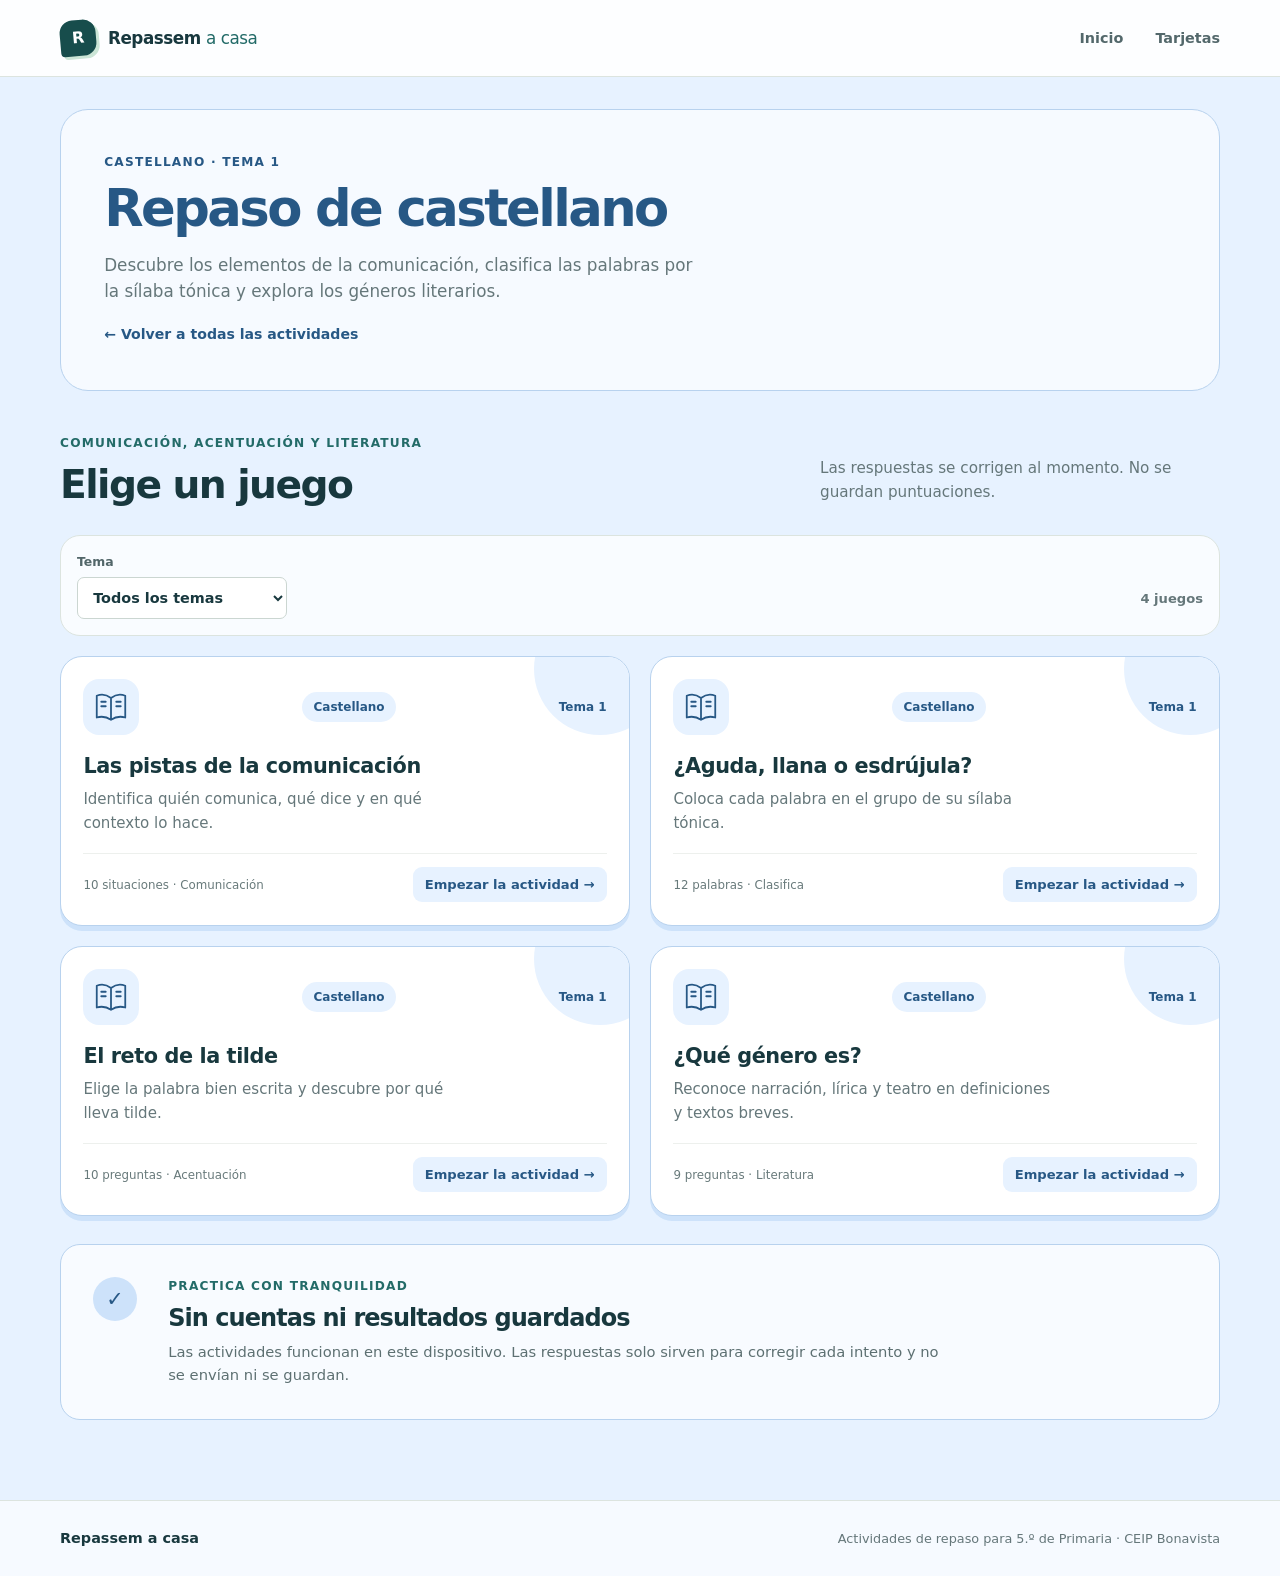
==== castella.html @ e91d6331 "Primera versión de la web" ====
<!doctype html>
<html lang="es">
  <head>
    <meta charset="utf-8">
    <meta name="viewport" content="width=device-width, initial-scale=1">
    <meta name="theme-color" content="#e7f2ff">
    <meta name="description" content="Juegos del tema 1 de Castellano: comunicación, acentuación y géneros literarios.">
    <title>Repaso de castellano · Repassem a casa</title>
    <link rel="stylesheet" href="./styles.css">
    <script type="module" src="./app.js"></script>
  </head>
  <body data-page="castella">
    <a class="skip-link" href="#contingut">Ir al contenido</a>
    <header class="site-header">
      <div class="header-inner">
        <a class="brand" href="./index.html#inici" aria-label="Repassem a casa, inicio">
          <span class="brand-mark" aria-hidden="true">R</span>
          <span class="brand-name">Repassem <span>a casa</span></span>
        </a>
        <nav class="main-nav" aria-label="Navegación principal">
          <a href="./index.html#activitats">Inicio</a>
          <a href="./index.html#targetes">Tarjetas</a>
        </nav>
      </div>
    </header>

    <main id="contingut">
      <section class="science-page-hero" aria-labelledby="castella-title">
        <p class="eyebrow">Castellano <span aria-hidden="true">·</span> Tema 1</p>
        <h1 id="castella-title">Repaso de castellano</h1>
        <p>Descubre los elementos de la comunicación, clasifica las palabras por la sílaba tónica y explora los géneros literarios.</p>
        <a class="back-link" href="./index.html#activitats">← Volver a todas las actividades</a>
      </section>

      <section class="section-block science-games" aria-labelledby="games-title">
        <div class="section-heading">
          <div>
            <p class="eyebrow">Comunicación, acentuación y literatura</p>
            <h2 id="games-title">Elige un juego</h2>
          </div>
          <p class="section-description">Las respuestas se corrigen al momento. No se guardan puntuaciones.</p>
        </div>
        <div class="filters activity-filters">
          <label for="game-topic-filter">Tema
            <select id="game-topic-filter" aria-label="Filtrar juegos por tema">
              <option value="all">Todos los temas</option>
            </select>
          </label>
          <p class="filter-count" id="game-filter-count" role="status"></p>
        </div>
        <div class="activity-grid" id="activity-grid" aria-live="polite"></div>
      </section>

      <section class="privacy-band science-privacy" aria-labelledby="castella-privacy-title">
        <div class="privacy-symbol" aria-hidden="true">✓</div>
        <div>
          <p class="eyebrow">Practica con tranquilidad</p>
          <h2 id="castella-privacy-title">Sin cuentas ni resultados guardados</h2>
          <p>Las actividades funcionan en este dispositivo. Las respuestas solo sirven para corregir cada intento y no se envían ni se guardan.</p>
        </div>
      </section>
    </main>

    <footer class="site-footer">
      <a class="footer-brand" href="./index.html#inici">Repassem a casa</a>
      <p>Actividades de repaso para 5.º de Primaria · CEIP Bonavista</p>
    </footer>

    <dialog class="activity-dialog" id="activity-dialog" aria-labelledby="dialog-title">
      <div class="dialog-topbar">
        <div>
          <p class="eyebrow" id="dialog-subject"></p>
          <h2 id="dialog-title"></h2>
        </div>
        <button class="icon-button" id="close-dialog" type="button" aria-label="Cerrar la actividad">×</button>
      </div>
      <div class="dialog-content" id="dialog-content"></div>
    </dialog>
  </body>
</html>
---- styles.css ----
:root {
  color-scheme: light;
  --ink: #18383e;
  --muted: #65777a;
  --teal: #236b68;
  --teal-dark: #174d4c;
  --teal-pale: #e6f0ed;
  --sand: #f4f4f0;
  --line: #dce4df;
  --gold: #d6ad55;
  --white: #fff;
  --shadow: 0 18px 48px rgba(20, 52, 56, .08);
  font-family: Inter, ui-sans-serif, system-ui, -apple-system, BlinkMacSystemFont, "Segoe UI", sans-serif;
}

* { box-sizing: border-box; }
html { scroll-behavior: smooth; }
body { margin: 0; color: var(--ink); background: #fff; line-height: 1.55; }
button, input, select { font: inherit; }
button, a, select { -webkit-tap-highlight-color: transparent; }
a { color: inherit; }
:focus-visible { outline: 3px solid #b88d31; outline-offset: 3px; }

.skip-link { position: absolute; left: 1rem; top: -5rem; z-index: 10; padding: .7rem 1rem; background: var(--white); border-radius: .5rem; }
.skip-link:focus { top: 1rem; }
.site-header { background: var(--white); border-bottom: 1px solid var(--line); }
.header-inner { width: min(1160px, calc(100% - 3rem)); margin: 0 auto; min-height: 76px; display: flex; align-items: center; justify-content: space-between; gap: 2rem; }
.brand { display: inline-flex; align-items: center; gap: .75rem; text-decoration: none; font-weight: 750; letter-spacing: -.03em; }
.brand-mark { display: grid; place-items: center; width: 36px; height: 36px; border-radius: 10px; color: white; background: var(--teal-dark); font-size: 1rem; }
.brand-name { font-size: 1.05rem; }
.brand-name span { font-weight: 500; color: var(--teal); }
.main-nav { display: flex; align-items: center; gap: 2rem; }
.main-nav a { text-decoration: none; color: #53686b; font-size: .9rem; font-weight: 600; }
.main-nav a:hover { color: var(--teal-dark); }

.hero { width: min(1160px, calc(100% - 3rem)); min-height: 350px; margin: 0 auto; padding: 4.5rem 0 3.75rem; display: flex; justify-content: space-between; align-items: center; gap: 3rem; }
.hero-copy { max-width: 680px; }
.eyebrow { margin: 0 0 .55rem; color: var(--teal); font-size: .76rem; font-weight: 750; letter-spacing: .1em; text-transform: uppercase; }
.hero h1 { margin: 0; max-width: 680px; font-size: clamp(2.5rem, 5vw, 4.5rem); line-height: 1.05; letter-spacing: -.055em; }
.hero-lede { max-width: 590px; margin: 1.2rem 0 1.6rem; color: #53686b; font-size: clamp(1.05rem, 1.4vw, 1.2rem); }
.button { display: inline-flex; min-height: 46px; align-items: center; justify-content: center; gap: .65rem; padding: .7rem 1.15rem; border: 1px solid transparent; border-radius: 8px; text-decoration: none; font-size: .92rem; font-weight: 700; cursor: pointer; transition: background .15s ease, transform .15s ease, border-color .15s ease; }
.button:hover { transform: translateY(-1px); }
.button-primary { color: var(--white); background: var(--teal-dark); }
.button-primary:hover { background: #0e4140; }
.button-secondary { color: var(--teal-dark); border-color: #b5cec5; background: #f4f8f5; }
.button-secondary:hover { border-color: var(--teal); background: var(--teal-pale); }
.button-quiet { color: var(--ink); border-color: var(--line); background: white; }
.button-quiet:hover { border-color: #b8c8c1; background: #fafbf9; }
.hero-note { align-self: stretch; min-width: 220px; display: flex; flex-direction: column; justify-content: center; padding: 1.6rem 0 1.6rem 2.1rem; border-left: 1px solid var(--line); }
.hero-note-label { color: var(--ink); font-size: 1rem; font-weight: 750; }
.hero-note-line { width: 70px; height: 3px; margin: .85rem 0; border-radius: 2px; background: var(--gold); }
.hero-note-caption { color: var(--muted); font-size: .9rem; }
.science-page-hero { width: min(1160px, calc(100% - 3rem)); margin: 0 auto; padding: 4.2rem 0 2.2rem; }
.science-page-hero h1 { max-width: 720px; margin: 0; font-size: clamp(2.2rem, 4vw, 3.6rem); line-height: 1.08; letter-spacing: -.05em; }
.science-page-hero > p:not(.eyebrow) { max-width: 660px; margin: 1rem 0 1.1rem; color: var(--muted); font-size: 1.05rem; }
.back-link { color: var(--teal-dark); font-size: .88rem; font-weight: 700; text-decoration: none; }
.back-link:hover { text-decoration: underline; text-underline-offset: 3px; }

.intro-strip { min-height: 66px; padding: .8rem max(1.5rem, calc((100% - 1160px) / 2)); display: flex; align-items: center; justify-content: space-between; gap: 1.4rem; background: var(--sand); color: #53686b; }
.intro-strip p { margin: 0; font-size: .85rem; font-weight: 650; }
.status-dot { display: inline-block; width: 8px; height: 8px; margin-right: .45rem; border-radius: 50%; background: #3e8970; vertical-align: 1px; }

.section-block { width: min(1160px, calc(100% - 3rem)); margin: 0 auto; padding: 5.2rem 0 1.8rem; }
.section-heading { display: flex; align-items: end; justify-content: space-between; gap: 2rem; margin-bottom: 1.8rem; }
.section-heading h2, .privacy-band h2 { margin: 0; font-size: clamp(1.8rem, 3.2vw, 2.45rem); line-height: 1.15; letter-spacing: -.04em; }
.section-description { max-width: 400px; margin: 0 0 .15rem; color: var(--muted); font-size: .95rem; }
.activity-grid { display: grid; grid-template-columns: repeat(3, minmax(0, 1fr)); gap: 1rem; }
.activity-card { min-height: 232px; display: flex; flex-direction: column; padding: 1.25rem; border: 1px solid var(--line); border-radius: 12px; background: white; transition: border-color .15s ease, box-shadow .15s ease, transform .15s ease; }
.activity-card:hover { transform: translateY(-2px); border-color: #afc9bf; box-shadow: var(--shadow); }
.activity-card-top { display: flex; align-items: center; justify-content: space-between; gap: .8rem; margin-bottom: .95rem; }
.activity-number { color: #627779; font-size: .72rem; font-weight: 800; letter-spacing: .09em; }
.activity-subject { padding: .25rem .55rem; border-radius: 999px; color: var(--teal-dark); background: var(--teal-pale); font-size: .72rem; font-weight: 700; }
.activity-card h3 { margin: 0; font-size: 1.18rem; line-height: 1.3; letter-spacing: -.02em; }
.activity-description { max-width: 33ch; margin: .55rem 0 1rem; color: var(--muted); font-size: .9rem; }
.activity-card-footer { margin-top: auto; padding-top: .85rem; display: flex; align-items: center; justify-content: space-between; gap: .7rem; border-top: 1px solid #edf0ed; }
.activity-detail { color: #687a7b; font-size: .74rem; }
.text-button { flex: 0 0 auto; padding: .35rem 0; border: 0; color: var(--teal-dark); background: transparent; font-size: .82rem; font-weight: 750; cursor: pointer; }
.text-button:link, .text-button:visited { text-decoration: none; }
.text-button:hover { text-decoration: underline; text-underline-offset: 3px; }
.science-games { padding-top: 1.5rem; }
.science-games .activity-grid { grid-template-columns: repeat(2, minmax(0, 1fr)); max-width: 920px; }
.science-privacy { margin-top: 2rem; }

.flashcard-section { padding-top: 5rem; padding-bottom: 5rem; }
.filters { display: flex; align-items: end; gap: 1rem; margin: 0 0 1.2rem; padding: 1rem; border: 1px solid var(--line); border-radius: 10px; background: #fbfcfa; }
.filters label { display: grid; min-width: 210px; gap: .35rem; color: #526669; font-size: .78rem; font-weight: 700; }
.filters select { min-height: 42px; padding: .45rem 2rem .45rem .7rem; border: 1px solid #cbd6d1; border-radius: 7px; color: var(--ink); background: white; font-size: .9rem; }
.filter-count { margin: 0 0 .65rem auto; color: var(--muted); font-size: .82rem; font-weight: 650; }
.flashcard-player { max-width: 760px; margin: 0 auto; }
.flashcard-counter { margin: 0 0 .65rem; color: var(--muted); font-size: .82rem; font-weight: 700; text-align: center; }
.study-card { min-height: 300px; display: flex; flex-direction: column; align-items: flex-start; padding: clamp(1.25rem, 4vw, 2rem); border: 1px solid var(--line); border-radius: 13px; background: white; box-shadow: 0 10px 32px rgba(20, 52, 56, .05); }
.flashcard-meta { width: 100%; display: flex; align-items: center; justify-content: space-between; gap: .75rem; margin-bottom: 2rem; }
.subject-pill { padding: .22rem .52rem; border-radius: 999px; color: var(--teal-dark); background: var(--teal-pale); font-size: .69rem; font-weight: 750; }
.topic-label { color: var(--muted); font-size: .73rem; }
.flashcard-prompt, .flashcard-answer { width: 100%; min-height: 72px; margin: 0 0 1.5rem; display: grid; align-items: center; font-size: clamp(1.25rem, 3vw, 1.8rem); font-weight: 700; line-height: 1.35; text-align: center; }
.flashcard-answer { color: var(--teal-dark); }
.study-card .button { align-self: center; margin-top: auto; }
.flashcard-controls { display: flex; justify-content: space-between; gap: 1rem; margin-top: 1rem; }
.flashcard-controls button:disabled { opacity: .45; cursor: not-allowed; transform: none; }
.empty-state { padding: 1.3rem; border-radius: 8px; color: var(--muted); background: var(--sand); }

.privacy-band { width: min(1160px, calc(100% - 3rem)); margin: 0 auto 5rem; padding: 2rem; display: grid; grid-template-columns: 56px 1fr; gap: 1.2rem; align-items: start; border: 1px solid #d7e4de; border-radius: 14px; background: #f5f8f5; }
.privacy-symbol { width: 44px; height: 44px; display: grid; place-items: center; border-radius: 50%; color: var(--teal-dark); background: #e0ede7; font-size: 1.3rem; font-weight: 800; }
.privacy-band h2 { font-size: 1.5rem; }
.privacy-band p:last-child { max-width: 780px; margin: .55rem 0 0; color: #5d7072; font-size: .92rem; }
.site-footer { min-height: 76px; padding: 1.2rem max(1.5rem, calc((100% - 1160px) / 2)); display: flex; align-items: center; justify-content: space-between; gap: 1rem; border-top: 1px solid var(--line); color: var(--muted); }
.footer-brand { color: var(--ink); font-size: .9rem; font-weight: 750; text-decoration: none; }
.site-footer p { margin: 0; font-size: .8rem; }

.activity-dialog { width: min(680px, calc(100% - 2rem)); max-width: 680px; max-height: min(90dvh, 800px); padding: 0; overflow: auto; border: 1px solid var(--line); border-radius: 16px; color: var(--ink); background: white; box-shadow: 0 24px 80px rgba(10, 31, 34, .23); }
.activity-dialog::backdrop { background: rgba(15, 35, 38, .55); backdrop-filter: blur(2px); }
.dialog-topbar { position: sticky; top: 0; z-index: 1; display: flex; align-items: center; justify-content: space-between; gap: 1rem; padding: 1.1rem 1.4rem; border-bottom: 1px solid var(--line); background: white; }
.dialog-topbar .eyebrow { margin-bottom: .2rem; font-size: .68rem; }
.dialog-topbar h2 { margin: 0; font-size: 1.25rem; line-height: 1.25; }
.icon-button { flex: 0 0 auto; width: 38px; height: 38px; border: 1px solid var(--line); border-radius: 50%; color: var(--ink); background: white; font-size: 1.45rem; line-height: 1; cursor: pointer; }
.icon-button:hover { background: var(--sand); }
.dialog-content { min-height: 320px; padding: 1.4rem; }
.question-progress { display: flex; align-items: center; justify-content: space-between; gap: 1rem; margin-bottom: 1rem; color: var(--muted); font-size: .82rem; font-weight: 650; }
.progress-track { display: block; width: 130px; height: 6px; overflow: hidden; border-radius: 99px; background: #e9eeeb; }
.progress-value { display: block; height: 100%; border-radius: inherit; background: var(--teal); transition: width .2s ease; }
.question-card { padding: 1.25rem; border: 1px solid var(--line); border-radius: 12px; background: #fbfcfa; }
.question-prompt { margin: 0 0 1.15rem; font-size: clamp(1.1rem, 2vw, 1.35rem); line-height: 1.42; }
.answer-options { display: grid; gap: .65rem; }
.answer-option { width: 100%; min-height: 47px; padding: .7rem .85rem; border: 1px solid #cbd6d1; border-radius: 8px; color: var(--ink); background: white; text-align: left; cursor: pointer; }
.answer-option:hover:not(:disabled) { border-color: var(--teal); background: #f2f7f4; }
.answer-option:disabled { opacity: .76; cursor: default; }
.answer-option.is-answer { border-color: #6caa85; background: #eaf5ed; color: #204f37; font-weight: 700; }
.answer-form { display: flex; gap: .65rem; }
.answer-form input { min-width: 0; flex: 1 1 auto; min-height: 46px; padding: .65rem .75rem; border: 1px solid #b8c8c1; border-radius: 7px; color: var(--ink); background: white; }
.answer-form input:disabled { background: #f2f4f1; }
.answer-feedback { min-height: 1.5rem; margin: .9rem 0 0; color: var(--muted); font-size: .88rem; }
.answer-feedback.is-correct { color: #236342; font-weight: 650; }
.answer-feedback.is-incorrect { color: #805237; }
.next-question { margin-top: .4rem; }
.summary-card { min-height: 280px; display: flex; flex-direction: column; justify-content: center; align-items: flex-start; padding: 1.3rem; border: 1px solid var(--line); border-radius: 12px; background: #fbfcfa; }
.summary-score { margin: 0; font-size: clamp(1.7rem, 4vw, 2.4rem); letter-spacing: -.04em; }
.summary-message { max-width: 45ch; color: var(--muted); }
.summary-actions { display: flex; flex-wrap: wrap; gap: .6rem; margin-top: .6rem; }

.labeling-instructions { margin: 0 0 1rem; color: var(--muted); font-size: .9rem; }
.labeling-tabs { display: flex; flex-wrap: wrap; gap: .45rem; padding-bottom: .9rem; border-bottom: 1px solid var(--line); }
.labeling-tab { min-height: 39px; padding: .5rem .8rem; border: 1px solid var(--line); border-radius: 7px; color: #53686b; background: white; font-size: .82rem; font-weight: 700; cursor: pointer; }
.labeling-tab[aria-selected="true"] { border-color: var(--teal-dark); color: white; background: var(--teal-dark); }
.labeling-status { display: flex; justify-content: space-between; gap: .8rem; margin: .75rem 0 1rem; color: var(--muted); font-size: .76rem; font-weight: 700; }
.labeling-layout { display: grid; grid-template-columns: minmax(245px, 1.08fr) minmax(210px, .92fr); gap: 1rem; align-items: start; }
.diagram-panel, .label-bank-panel { min-width: 0; padding: .85rem; border: 1px solid var(--line); border-radius: 10px; background: #fbfcfa; }
.diagram-area { position: relative; width: min(100%, 360px); aspect-ratio: 360 / 440; margin: 0 auto; }
.anatomy-svg { position: absolute; inset: 0; width: 100%; height: 100%; }
.diagram-target { position: absolute; z-index: 1; min-width: 31px; min-height: 31px; padding: 0 .38rem; transform: translate(-50%, -50%); border: 2px solid var(--teal-dark); border-radius: 999px; color: var(--teal-dark); background: white; box-shadow: 0 2px 7px rgba(20, 52, 56, .16); font-size: .75rem; font-weight: 800; cursor: pointer; }
.diagram-target:hover, .diagram-target.is-drop-ready { color: white; background: var(--teal); }
.diagram-target.is-correct, .diagram-target.is-correct:disabled { border-color: #4f8d6c; color: white; background: #4f8d6c; opacity: 1; cursor: default; }
.diagram-caption { margin: .55rem .15rem 0; color: var(--muted); font-size: .72rem; line-height: 1.4; }
.label-bank-title { margin: .1rem 0 .7rem; font-size: .95rem; }
.label-bank { display: flex; flex-wrap: wrap; gap: .45rem; }
.label-chip { min-height: 37px; padding: .45rem .65rem; border: 1px solid #bdcec6; border-radius: 7px; color: var(--ink); background: white; font-size: .82rem; font-weight: 650; cursor: grab; }
.label-chip:hover, .label-chip.is-selected { border-color: var(--teal); color: var(--teal-dark); background: var(--teal-pale); }
.label-chip:active { cursor: grabbing; }
.labeling-feedback { min-height: 3.2rem; margin: .85rem 0 .35rem; padding: .65rem .7rem; border-radius: 7px; color: #53686b; background: #eef2ef; font-size: .79rem; }
.labeling-feedback.is-correct { color: #23553b; background: #eaf4ed; }
.labeling-feedback.is-incorrect { color: #784b37; background: #f7eee8; }
.label-mapping { display: grid; grid-template-columns: 1fr 1fr; gap: .25rem .8rem; margin: .45rem 0 .8rem; padding-left: 1.4rem; color: #53686b; font-size: .74rem; }
.all-labels-placed { margin: .2rem 0; color: #526669; font-size: .82rem; }
.reset-labeling { width: 100%; min-height: 38px; padding: .45rem .6rem; font-size: .77rem; }
.matching-instructions { margin: 0 0 1rem; color: var(--muted); font-size: .9rem; }
.matching-columns { display: grid; grid-template-columns: .9fr 1.1fr; gap: .85rem; }
.matching-column { min-width: 0; padding: .85rem; border: 1px solid var(--line); border-radius: 10px; background: #fbfcfa; }
.matching-column-title { margin: 0 0 .65rem; color: var(--muted); font-size: .75rem; font-weight: 750; letter-spacing: .08em; text-transform: uppercase; }
.matching-options { display: grid; gap: .5rem; }
.matching-option { width: 100%; min-height: 48px; padding: .65rem .7rem; border: 1px solid #cbd6d1; border-radius: 7px; color: var(--ink); background: white; font-size: .83rem; line-height: 1.4; text-align: left; cursor: pointer; }
.matching-option:hover:not(:disabled) { border-color: var(--teal); background: #f2f7f4; }
.matching-option.is-selected { border-color: var(--teal-dark); color: var(--teal-dark); background: var(--teal-pale); box-shadow: inset 0 0 0 1px var(--teal-dark); }
.matching-option.is-matched, .matching-option.is-matched:disabled { border-color: #c8ddcf; color: #285b40; background: #edf5ef; opacity: 1; cursor: default; }
.matching-feedback { min-height: 2.8rem; margin: .85rem 0 0; padding: .65rem .75rem; border-radius: 7px; color: #53686b; background: #eef2ef; font-size: .83rem; }
.matching-feedback.is-correct { color: #23553b; background: #eaf4ed; }
.matching-feedback.is-incorrect { color: #784b37; background: #f7eee8; }
.matching-complete { margin-top: .9rem; padding: 1rem; border: 1px solid #d7e4de; border-radius: 9px; background: #f5f8f5; }
.matching-complete h3 { margin: 0 0 .8rem; font-size: 1rem; }

@media (max-width: 900px) {
  .activity-grid { grid-template-columns: repeat(2, minmax(0, 1fr)); }
  .hero { min-height: 320px; }
}
@media (max-width: 640px) {
  .header-inner { width: min(100% - 2rem, 1160px); min-height: 66px; }
  .main-nav { gap: 1rem; }
  .main-nav a { font-size: .8rem; }
  .main-nav a:last-child { display: none; }
  .hero { width: min(100% - 2rem, 1160px); min-height: 0; padding: 3.2rem 0 2.8rem; }
  .science-page-hero { width: min(100% - 2rem, 1160px); padding: 3rem 0 1.5rem; }
  .hero-note { display: none; }
  .intro-strip { padding: 1rem; align-items: flex-start; flex-direction: column; gap: .5rem; }
  .intro-strip p { font-size: .8rem; }
  .section-block { width: min(100% - 2rem, 1160px); padding-top: 3.6rem; }
  .section-heading { display: block; }
  .section-description { margin-top: .7rem; }
  .activity-grid { grid-template-columns: 1fr; }
  .science-games .activity-grid { grid-template-columns: 1fr; }
  .activity-card { min-height: 205px; }
  .filters { align-items: stretch; flex-direction: column; }
  .filters label { min-width: 0; }
  .filter-count { margin: 0; }
  .flashcard-section { padding-bottom: 3.5rem; }
  .privacy-band { width: min(100% - 2rem, 1160px); grid-template-columns: 42px 1fr; gap: .8rem; margin-bottom: 3.5rem; padding: 1.2rem; }
  .privacy-symbol { width: 36px; height: 36px; }
  .privacy-band h2 { font-size: 1.25rem; }
  .site-footer { align-items: flex-start; flex-direction: column; padding: 1.2rem 1rem; gap: .35rem; }
  .dialog-topbar { padding: .95rem 1rem; }
  .dialog-content { padding: 1rem; }
  .question-card { padding: 1rem; }
  .answer-form { align-items: stretch; flex-direction: column; }
  .answer-form .button { width: 100%; }
  .labeling-layout { grid-template-columns: 1fr; }
  .diagram-area { width: min(100%, 320px); }
  .labeling-status { align-items: flex-start; flex-direction: column; gap: .25rem; }
  .matching-columns { grid-template-columns: 1fr; }
}

@media (prefers-reduced-motion: reduce) {
  *, *::before, *::after { scroll-behavior: auto !important; transition-duration: .01ms !important; }
}

/* Identitat visual per assignatura. */
:root { --page-background: #faf9f5; }
[data-theme="science"], body[data-page="science"] { --subject-bg: #e8f4e5; --subject-soft: #d8edcf; --subject-ink: #285c3d; --subject-line: #bfd6b7; }
[data-theme="languages"], body[data-page="valencia"], body[data-page="languages"] { --subject-bg: #f0eafa; --subject-soft: #e3d6f5; --subject-ink: #65478d; --subject-line: #d3c2e7; }
[data-theme="math"], body[data-page="math"] { --subject-bg: #fbe9e7; --subject-soft: #f5d4d0; --subject-ink: #943f42; --subject-line: #eac0bb; }
[data-theme="mental"], body[data-page="mental"] { --subject-bg: #fff6cf; --subject-soft: #f5e59d; --subject-ink: #695014; --subject-line: #dfcc83; }
[hidden] { display: none !important; }
body { background: var(--subject-bg, var(--page-background)); }
.site-header { background: rgba(255,255,255,.92); }
.brand-mark { border-radius: 13px 13px 13px 4px; transform: rotate(-5deg); box-shadow: 3px 3px 0 #cbe5d6; }
.hero { min-height: 390px; }
.hero h1 { letter-spacing: -.045em; }
.hero-note { min-width: 310px; width: 340px; border: 0; padding: 0; align-items: center; }
.hero-note-caption { font-size: .8rem; text-align: center; font-weight: 650; }
.learning-art { position: relative; width: 310px; height: 280px; margin-bottom: 12px; }
.learning-art::before { content: ''; position: absolute; inset: 8px 12px; border-radius: 48% 52% 56% 44%; background: #e7eee1; }
.art-card { position: absolute; display: grid; place-content: center; text-align: center; width: 124px; height: 142px; border: 2px solid rgba(255,255,255,.95); border-radius: 19px; box-shadow: 0 10px 22px #18383e12; font-size: 2.3rem; font-weight: 800; }
.art-card span { margin-top: 9px; font-size: .58rem; letter-spacing: .03em; font-weight: 700; }
.art-science { left: 15px; top: 24px; transform: rotate(-15deg); color: #326344; background: #d5ebca; }
.art-science svg { width: 70px; height: 70px; }
.art-language { right: 14px; top: 15px; transform: rotate(12deg); color: #6b4c8d; background: #e6daf7; }
.art-math { left: 40px; bottom: 0; transform: rotate(-7deg); color: #9b4447; background: #f6d4cf; }
.art-castella { right: 4px; bottom: 9px; transform: rotate(9deg); color: #275885; background: #cde2fa; }
.art-spark { position: absolute; left: 163px; top: 119px; z-index: 1; font-size: 2.1rem; color: #c69b39; }
.intro-strip { background: #eeeede; border-block: 1px solid #e4e6d7; }
.activity-grid { gap: 1.25rem; }
.activity-card { position: relative; overflow: hidden; padding: 1.4rem; min-height: 270px; border: 1px solid var(--subject-line, var(--line)); border-radius: 22px; background: #fff; box-shadow: 0 5px 0 var(--subject-soft, #e5eade); }
.activity-card::before { content: ''; position: absolute; width: 132px; height: 132px; right: -37px; top: -54px; border-radius: 50%; background: var(--subject-bg); pointer-events: none; }
.activity-card:hover { transform: translateY(-5px); border-color: var(--subject-ink); box-shadow: 0 8px 0 var(--subject-soft), 0 15px 28px #18383e09; }
.activity-card-top { position: relative; margin-bottom: 1.1rem; }
.activity-number { display: grid; place-items: center; width: 56px; height: 56px; border-radius: 16px; background: var(--subject-bg); color: var(--subject-ink); }
.activity-number svg { width: 36px; height: 36px; }
.activity-subject { padding: .35rem .7rem; color: var(--subject-ink); background: var(--subject-bg); font-size: .75rem; }
.activity-card h3 { font-size: 1.3rem; }
.activity-description { font-size: .94rem; max-width: 40ch; }
.activity-card-footer { flex-wrap: wrap; row-gap: .5rem; }
.activity-card .text-button { color: var(--subject-ink); padding: .45rem .75rem; border-radius: 9px; background: var(--subject-bg); }
.activity-card .text-button::after { content: ' →'; }
.button { border-radius: 12px; }
.button-primary { box-shadow: 0 3px 0 #102f33; }
.filters, .study-card, .privacy-band { border-radius: 20px; }
.filters { background: #fff; }
.study-card { border-bottom: 5px solid #d7e5d3; }
.flashcard-counter { display: table; margin: 0 auto 1rem; padding: .35rem .9rem; border-radius: 20px; background: #e9eedf; color: #3f5f4a; }
.site-footer { background: rgba(255,255,255,.65); }
body[data-page] .science-page-hero { position: relative; margin-top: 2rem; padding: 2.7rem; border: 1px solid var(--subject-line); border-radius: 28px; background: rgba(255,255,255,.65); overflow: hidden; }
body[data-page="science"] .science-page-hero::after { content: '✦'; position: absolute; right: 3.2rem; top: 2rem; color: #a2c69c; font-size: 7rem; line-height: 1; transform: rotate(12deg); }
.science-page-hero h1, .science-page-hero .eyebrow { color: var(--subject-ink, var(--ink)); }
.science-page-hero > p:not(.eyebrow) { max-width: 600px; position: relative; z-index: 1; }
.science-games { padding-top: 2.7rem; }
.science-games .activity-grid { max-width: none; }
.science-privacy { background: rgba(255,255,255,.7); border-color: var(--subject-line); }
.activity-dialog[data-theme] { border: 2px solid var(--subject-line); }
.activity-dialog[data-theme] .dialog-topbar { background: var(--subject-bg); }
.activity-dialog[data-theme] .dialog-topbar .eyebrow { color: var(--subject-ink); }
@media (max-width: 900px) {
  .hero-note { min-width: 245px; width: 245px; }
  .learning-art { transform: scale(.82); margin-inline: -30px; }
  body[data-page="science"] .science-page-hero::after { opacity: .3; right: 1rem; }
}
@media (max-width: 640px) {
  .hero { padding-top: 2.7rem; min-height: auto; }
  .hero-note { display: none; }
  .activity-card { min-height: 250px; padding: 1.25rem; }
  body[data-page] .science-page-hero { padding: 1.6rem; margin-top: 1.2rem; border-radius: 22px; }
  body[data-page="science"] .science-page-hero::after { font-size: 5rem; top: 1rem; }
  .science-page-hero h1 { max-width: 85%; }
  .activity-card-footer { align-items: flex-start; }
}

.timed-setup { padding: 1rem .5rem 1.4rem; text-align: center; }
.timed-badge { display: inline-block; padding: .45rem 1rem; border-radius: 999px; color: #943f42; background: #fbe9e7; font-weight: 800; }
.timed-setup h3 { font-size: 1.7rem; margin: 1rem 0; }
.timed-help { color: var(--muted); font-size: .91rem; }
.timed-setup .button { margin-top: 1rem; }
.timed-game { max-width: 420px; margin: auto; }
.timed-stats { display: flex; align-items: center; justify-content: space-between; gap: 1rem; color: #943f42; font-weight: 800; }
.timed-clock { padding: .4rem .8rem; border-radius: 999px; background: #fbe9e7; font-variant-numeric: tabular-nums; }
.timed-clock.is-final { color: #8c252b; background: #f7d2cb; outline: 2px solid #b65b58; }
.timed-operation { margin: .8rem 0 .6rem; text-align: center; font-size: clamp(2rem, 7vw, 3rem); font-variant-numeric: tabular-nums; }
.timed-answer { width: 100%; height: 62px; border: 2px solid #d5a7a4; border-radius: 13px; background: #fffaf9; color: var(--ink); text-align: center; font-size: 2rem; font-weight: 750; caret-color: transparent; }
.timed-keypad { display: grid; grid-template-columns: repeat(3, 1fr); gap: .55rem; margin-top: .9rem; }
.keypad-key { min-height: 55px; border: 1px solid #dfc9c6; border-bottom: 3px solid #dfc9c6; border-radius: 12px; background: #fff; color: #633638; font-size: 1.45rem; font-weight: 750; touch-action: manipulation; cursor: pointer; }
.keypad-key:active { background: #fbe9e7; border-bottom-width: 1px; }
.timed-submit { width: 100%; margin-top: .7rem; color: #fff; background: #943f42; touch-action: manipulation; }
.timed-feedback { min-height: 2.8rem; margin: .65rem 0 0; text-align: center; font-size: .83rem; color: var(--muted); }
.timed-feedback.is-correct { color: #236342; }
.timed-feedback.is-incorrect { color: #8b3f34; }
.timed-results { padding: .8rem; }
.mental-tips { padding: 1rem; margin: 1.3rem 0; border-radius: 15px; background: #fff3ed; border: 1px solid #edd3c5; }
.mental-tips h4 { margin: 0 0 .8rem; font-size: 1.15rem; }
.mental-tips h5 { margin: 1rem 0 .3rem; font-size: .96rem; color: #943f42; }
.mental-tips p { font-size: .9rem; margin: .3rem 0; }
.sr-only { position: absolute; width: 1px; height: 1px; padding: 0; overflow: hidden; clip-path: inset(50%); white-space: nowrap; }
@media (max-width: 640px) {
  .timed-game { max-width: 360px; }
  .keypad-key { min-height: 48px; }
  .timed-operation { margin-top: .5rem; }
  .timed-answer { height: 54px; }
}

.answer-form.rounding-answer-form { display: grid; grid-template-columns: 1fr; width: 100%; max-width: 390px; margin: .8rem auto 0; gap: .65rem; }
.rounding-answer-form input { width: 100%; min-height: 56px; text-align: center; font-size: 1.5rem; font-weight: 700; font-variant-numeric: tabular-nums; }
.rounding-answer-form .timed-keypad { margin-top: 0; }
.rounding-answer-form .button { width: 100%; background: #943f42; box-shadow: 0 3px 0 #6e2e31; }
.rounding-answer-form button:disabled { opacity: .5; cursor: default; }

/* El groc acompanya tot el recorregut de Càlcul mental. */
body[data-page="mental"] .back-link { color: #695014; }
body[data-page="mental"] .privacy-symbol { color: #695014; background: #f5e59d; }
[data-theme="mental"] .timed-badge,
[data-theme="mental"] .timed-clock { color: #695014; background: #fff0ad; }
[data-theme="mental"] .timed-stats { color: #695014; }
[data-theme="mental"] .timed-clock.is-final { color: #624300; background: #f8dc67; outline-color: #947015; }
[data-theme="mental"] .timed-answer { border-color: #d7bb58; background: #fffdf2; }
[data-theme="mental"] .keypad-key { color: #695014; background: #fffdf4; border-color: #dfcc83; }
[data-theme="mental"] .keypad-key:hover { background: #fff6cf; }
[data-theme="mental"] .keypad-key:active { background: #f5e59d; }
[data-theme="mental"] .button-primary,
[data-theme="mental"] .timed-submit { color: #463610; background: #f2d56d; border-color: #ddbd51; box-shadow: 0 3px 0 #b79a3e; }
[data-theme="mental"] .button-primary:hover,
[data-theme="mental"] .timed-submit:hover { background: #eac75a; }
[data-theme="mental"] .mental-tips { background: #fff8df; border-color: #dfcc83; }
[data-theme="mental"] .mental-tips h5,
[data-theme="mental"] .timed-results .eyebrow { color: #695014; }
[data-theme="mental"] :focus-visible { outline-color: #8a6510; }

body[data-page="valencia"] .back-link { color: #65478d; }
[data-theme="languages"] .button-primary { background: #65478d; box-shadow: 0 3px 0 #473164; }
[data-theme="languages"] .button-primary:hover { background: #563879; }
.alphabet-instructions { color: var(--muted); font-size: .9rem; }
.alphabet-list { display: grid; gap: .6rem; list-style: none; padding: 0; margin: 1.1rem 0; }
.alphabet-row { display: flex; gap: .6rem; align-items: center; padding: .55rem .7rem .55rem .4rem; border: 1px solid #d6c6e8; border-radius: 12px; background: #faf7ff; }
.word-handle { flex: 0 0 38px; min-height: 44px; border: 0; border-radius: 7px; background: #eee6f8; color: #65478d; font-size: 1.6rem; cursor: grab; touch-action: none; user-select: none; -webkit-user-select: none; }
.word-position { color: #8a759e; font-size: .8rem; min-width: 1rem; }
.word-text { flex: 1; min-width: 0; overflow-wrap: anywhere; font-size: 1rem; font-weight: 700; }
.word-move-controls { display: flex; gap: .3rem; }
.word-move-button { width: 36px; min-height: 42px; border: 1px solid #d6c6e8; border-radius: 7px; color: #65478d; background: white; cursor: pointer; font-size: 1.1rem; }
.word-move-button:disabled, .word-handle:disabled { opacity: .35; cursor: default; }
.alphabet-row.is-dragging { opacity: .5; }
.alphabet-row.is-drop-target { outline: 3px dashed #8461a9; outline-offset: 1px; background: #e9ddf7; }
.word-drag-ghost { position: fixed; z-index: 2147483647; pointer-events: none; padding: .65rem 1rem; border: 2px solid #8461a9; border-radius: 12px; background: #f0eafa; color: #473164; font-weight: 750; box-shadow: 0 5px 18px #39224d33; }
.alphabet-feedback { min-height: 2.8rem; color: var(--muted); font-size: .86rem; }
.alphabet-feedback.is-correct { color: #236342; }
.alphabet-next { margin-left: .6rem; }
@media (max-width: 480px) { .alphabet-row { gap: .3rem; padding-right: .4rem; } .word-move-button { width: 32px; } .word-text { font-size: .9rem; } .alphabet-next { margin: .6rem 0 0; } }

/* Castellà disposa d'una identitat blava independent de Valencià. */
[data-theme="castella"], body[data-page="castella"] { --subject-bg: #e7f2ff; --subject-soft: #cde2fa; --subject-ink: #275885; --subject-line: #b8d2ee; }
body[data-page="castella"] .back-link { color: #275885; }
body[data-page="castella"] .privacy-symbol { background: #cde2fa; color: #275885; }
[data-theme="castella"] .button-primary { background: #275885; box-shadow: 0 3px 0 #193d5e; }
[data-theme="castella"] .button-primary:hover { background: #1e496f; }
.accent-instructions { color: var(--muted); font-size: .9rem; }
.accent-word-bank { display: flex; flex-wrap: wrap; gap: .5rem; min-height: 48px; padding: .85rem; border: 1px solid #b8d2ee; border-radius: 12px; background: #f6faff; }
.accent-word { min-height: 42px; padding: .5rem .8rem; border: 1px solid #b8d2ee; border-radius: 8px; background: white; color: #275885; font-size: .95rem; font-weight: 700; cursor: grab; }
.accent-word.is-selected { background: #cde2fa; box-shadow: inset 0 0 0 1px #275885; }
.accent-groups { display: grid; grid-template-columns: repeat(3,minmax(0,1fr)); gap: .6rem; margin-top: 1rem; }
.accent-group { border: 1px solid #b8d2ee; border-radius: 11px; background: #f6faff; overflow: hidden; }
.accent-group-target { min-height: 65px; width: 100%; padding: .7rem .5rem; border: 0; border-bottom: 1px solid #b8d2ee; color: #275885; background: #e7f2ff; font-size: .85rem; font-weight: 750; cursor: pointer; }
.accent-group-target:hover, .accent-group-target.is-drop-ready { background: #cde2fa; }
.accent-placed { list-style: none; padding: .7rem; margin: 0; min-height: 55px; font-size: .86rem; line-height: 1.8; color: #275885; }
.accent-feedback { min-height: 3rem; margin: 1rem 0; color: var(--muted); font-size: .87rem; }
.accent-feedback.is-correct { color: #236342; }
.accent-feedback.is-incorrect { color: #8b3f34; }
[data-theme="castella"] .question-prompt { white-space: pre-line; }
@media (max-width: 480px) { .accent-groups { grid-template-columns: 1fr; } .accent-group-target { min-height: 48px; } .accent-placed { min-height: 25px; padding: .3rem .7rem; } }

.activity-topic { font-size: .75rem; color: var(--subject-ink, var(--muted)); font-weight: 700; white-space: nowrap; }
.activity-filters { background: rgba(255,255,255,.75); }
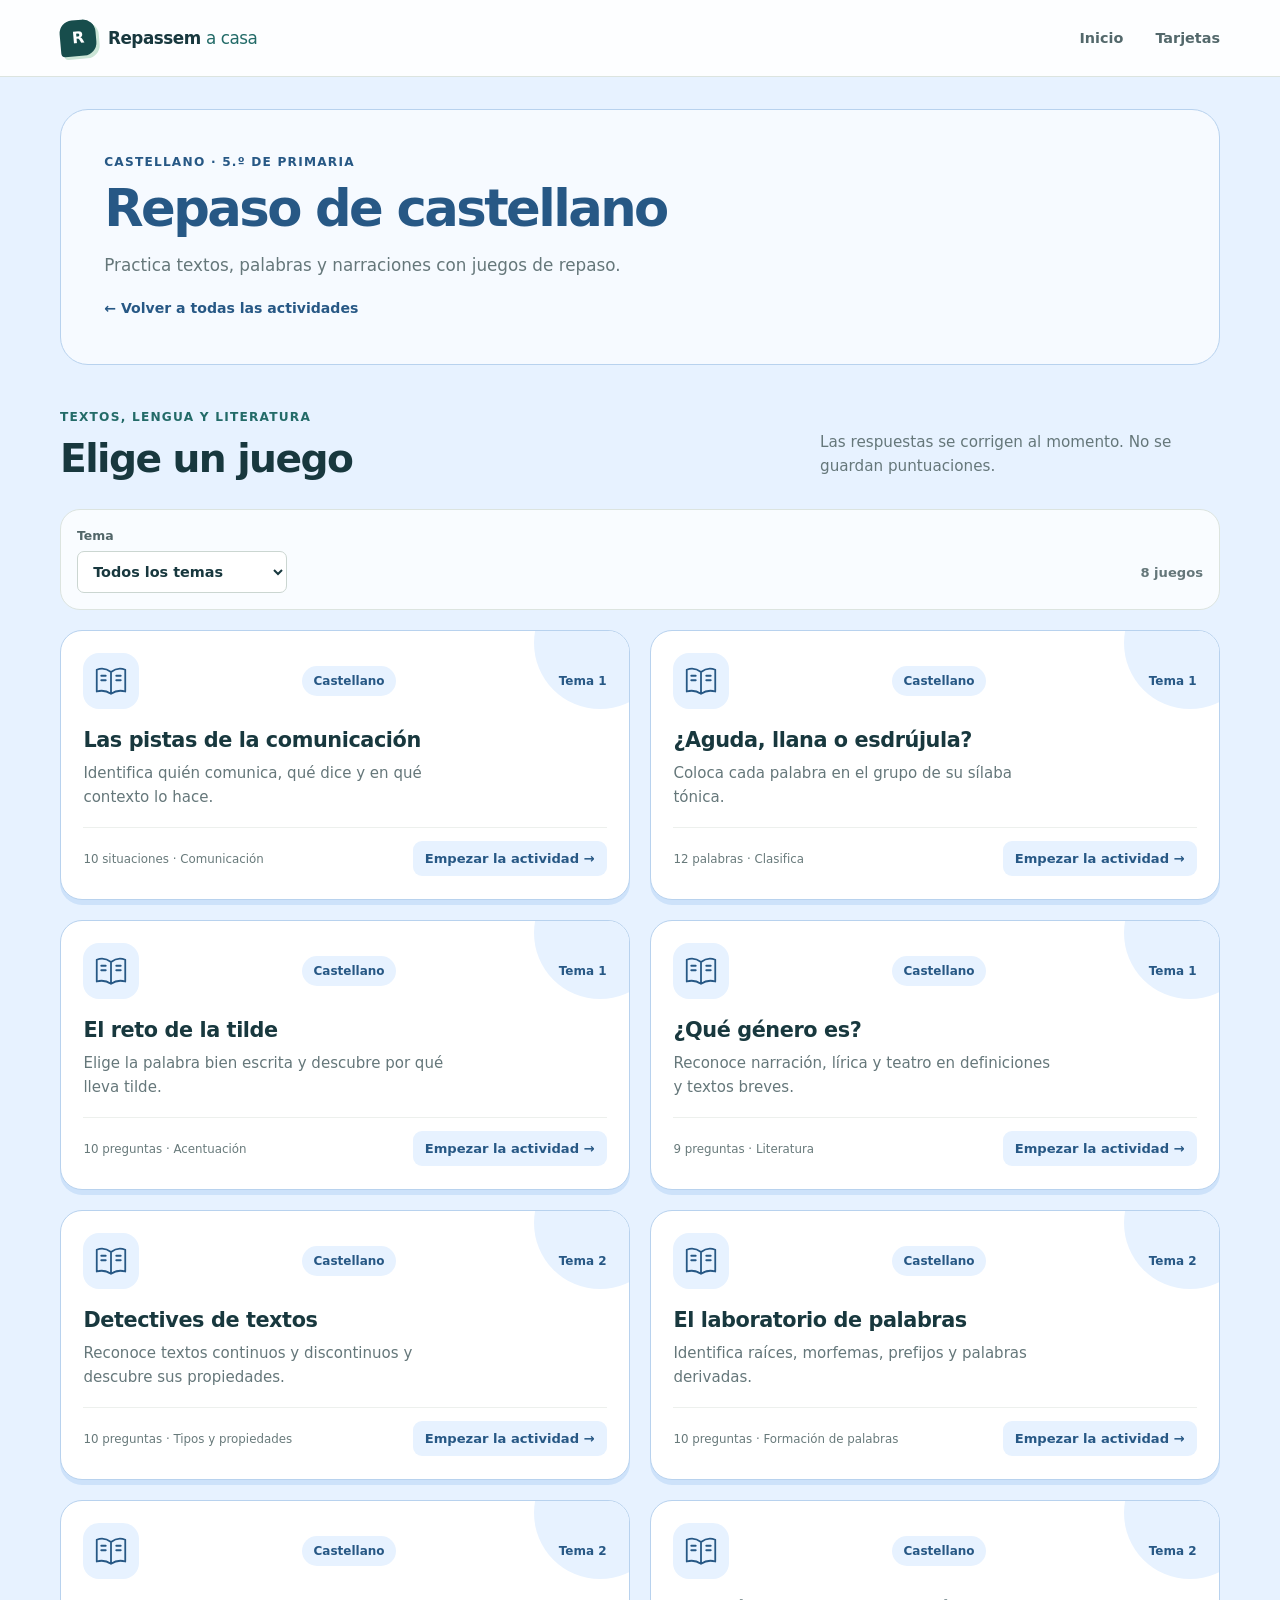
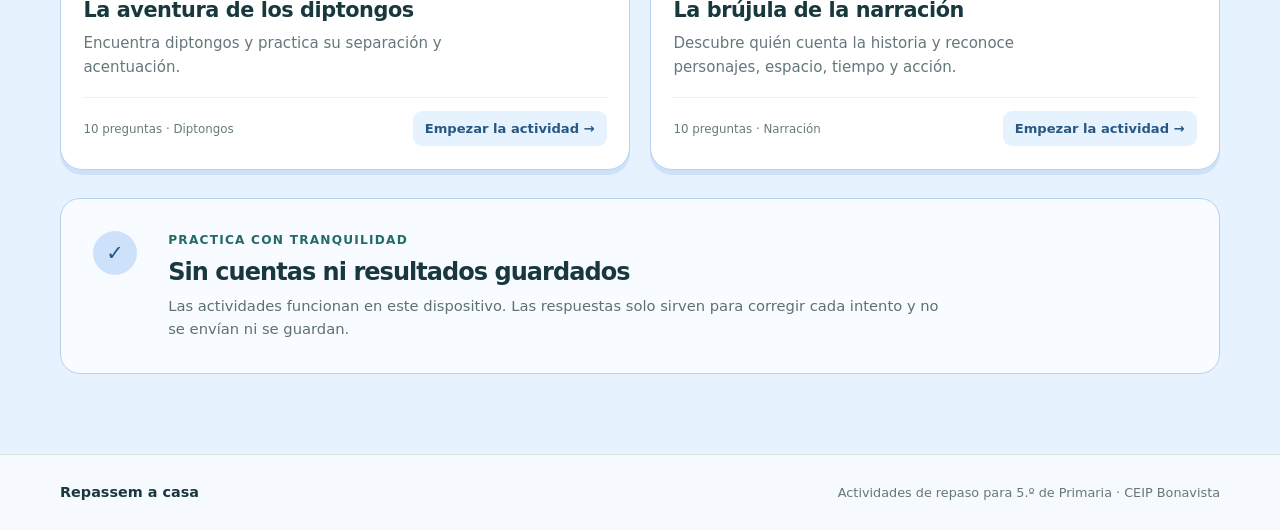
==== commit 174187a9: "Incorpora el tema 2 de castellano" ====
--- a/castella.html
+++ b/castella.html
@@ -4,7 +4,7 @@
     <meta charset="utf-8">
     <meta name="viewport" content="width=device-width, initial-scale=1">
     <meta name="theme-color" content="#e7f2ff">
-    <meta name="description" content="Juegos del tema 1 de Castellano: comunicación, acentuación y géneros literarios.">
+    <meta name="description" content="Juegos de Castellano: textos, comunicación, palabras y literatura.">
     <title>Repaso de castellano · Repassem a casa</title>
     <link rel="stylesheet" href="./styles.css">
     <script type="module" src="./app.js"></script>
@@ -26,16 +26,16 @@
 
     <main id="contingut">
       <section class="science-page-hero" aria-labelledby="castella-title">
-        <p class="eyebrow">Castellano <span aria-hidden="true">·</span> Tema 1</p>
+        <p class="eyebrow">Castellano <span aria-hidden="true">·</span> 5.º de Primaria</p>
         <h1 id="castella-title">Repaso de castellano</h1>
-        <p>Descubre los elementos de la comunicación, clasifica las palabras por la sílaba tónica y explora los géneros literarios.</p>
+        <p>Practica textos, palabras y narraciones con juegos de repaso.</p>
         <a class="back-link" href="./index.html#activitats">← Volver a todas las actividades</a>
       </section>
 
       <section class="section-block science-games" aria-labelledby="games-title">
         <div class="section-heading">
           <div>
-            <p class="eyebrow">Comunicación, acentuación y literatura</p>
+            <p class="eyebrow">Textos, lengua y literatura</p>
             <h2 id="games-title">Elige un juego</h2>
           </div>
           <p class="section-description">Las respuestas se corrigen al momento. No se guardan puntuaciones.</p>
